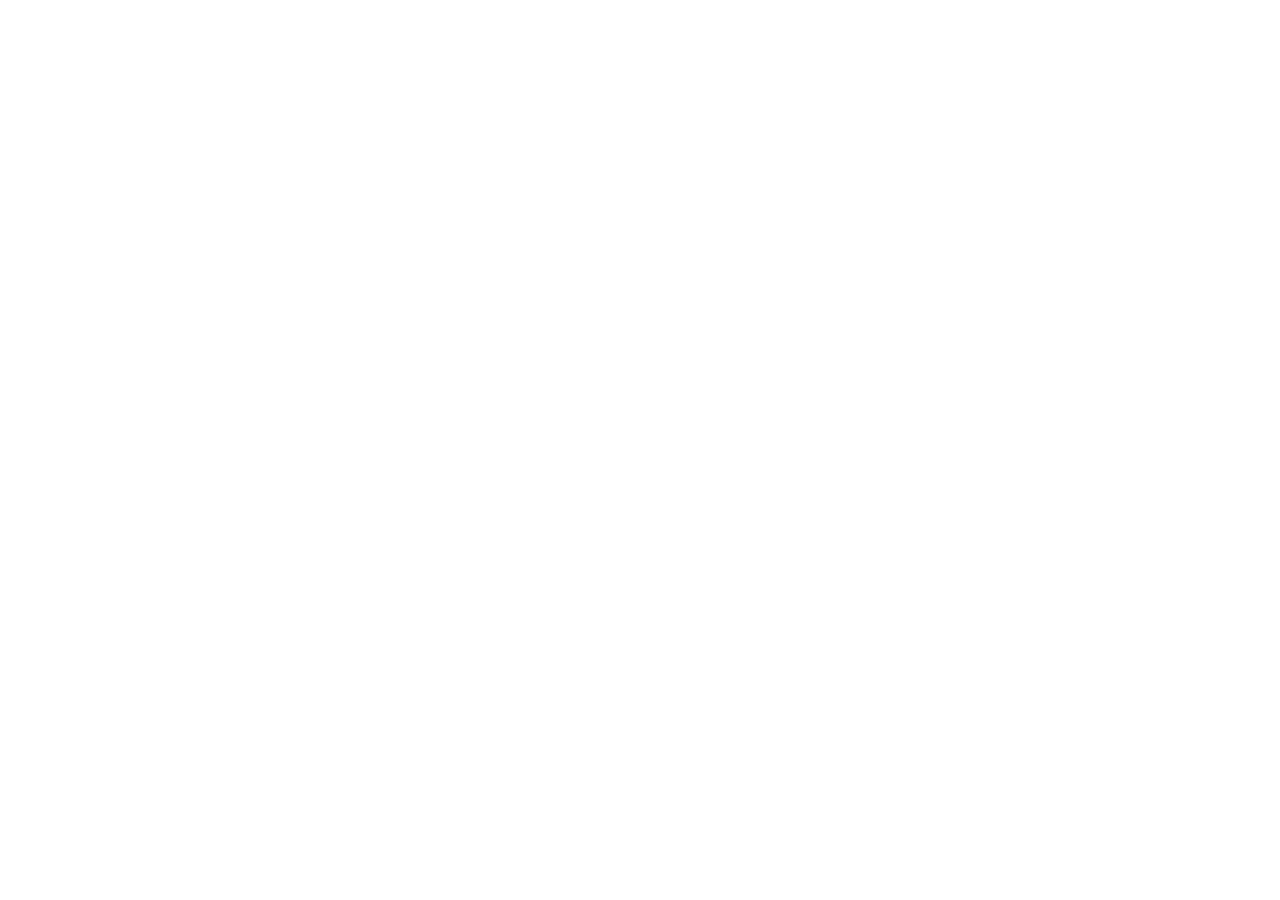
==== wd195-03bandwebsite/index.html @ fc4ddaff "Add files via upload" ====
<!DOCTYPE html>
<html lang="en">
<head>
    <meta charset="UTF-8">
    <meta name="viewport" content="width=device-width, initial-scale=1.0">
    <title>Document</title>
</head>
<body>
    
</body>
</html>
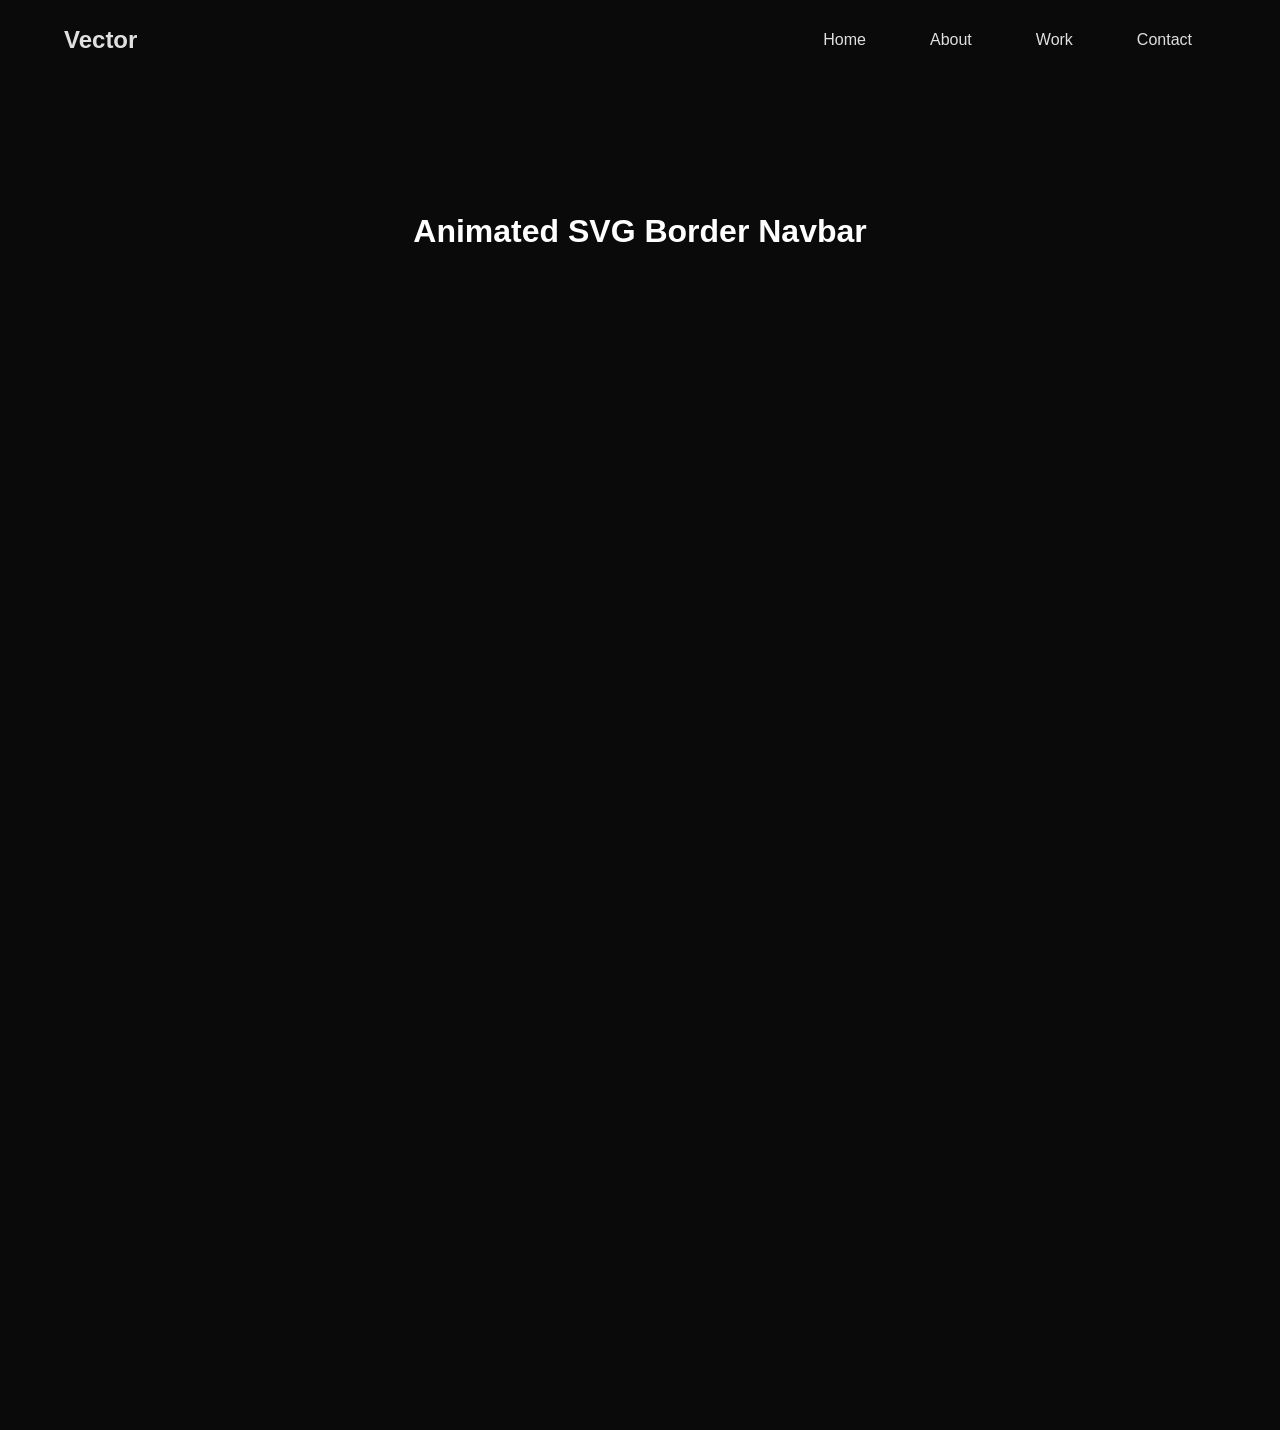
==== commit 00f1e147: "trying to code but failed again" ====
--- a/wd195-03bandwebsite/index.html
+++ b/wd195-03bandwebsite/index.html
@@ -4,8 +4,62 @@
     <meta charset="UTF-8">
     <meta name="viewport" content="width=device-width, initial-scale=1.0">
     <title>Document</title>
+
+    <link rel="stylesheet" href="css/style.css"/>
+
 </head>
+
+
 <body>
-    
+    <header class="navbar">
+        <div class="navbar__container">
+            <a href="#" class="navbar__brand">Vector</a>
+            <nav class="navbar__nav" id="main-nav">
+                <ul class="nav-list">
+                    <li><a href="#" class="nav-link">
+                        Home
+                        <svg class="animated-border-svg" viewBox="0 0 100 40" preserveAspectRatio="none"><rect width="100%" height="100%" rx="8" /></svg>
+                    </a></li>
+                    <li><a href="#" class="nav-link">
+                        About
+                        <svg class="animated-border-svg" viewBox="0 0 100 40" preserveAspectRatio="none"><rect width="100%" height="100%" rx="8" /></svg>
+                    </a></li>
+                    <li><a href="#" class="nav-link">
+                        Work
+                        <svg class="animated-border-svg" viewBox="0 0 100 40" preserveAspectRatio="none"><rect width="100%" height="100%" rx="8" /></svg>
+                    </a></li>
+                    <li><a href="#" class="nav-link">
+                        Contact
+                        <svg class="animated-border-svg" viewBox="0 0 100 40" preserveAspectRatio="none"><rect width="100%" height="100%" rx="8" /></svg>
+                    </a></li>
+                </ul>
+            </nav>
+            <button class="navbar__mobile-toggle" id="mobile-toggle" aria-label="Open Menu">
+                <svg width="24" height="24" viewBox="0 0 24 24"><path fill="currentColor" d="M3,6H21V8H3V6M3,11H21V13H3V11M3,16H21V18H3V16Z" /></svg>
+            </button>
+        </div>
+    </header>
+
+    <div class="mobile-menu-pane" id="mobile-menu-pane"></div>
+    <main class="content"><h1>Animated SVG Border Navbar</h1></main>
+
+    <script>
+    document.addEventListener('DOMContentLoaded', () => {
+        const mobileToggle = document.getElementById('mobile-toggle');
+        const mobileMenuPane = document.getElementById('mobile-menu-pane');
+        const mainNav = document.getElementById('main-nav');
+        if(mainNav) {
+            mobileMenuPane.innerHTML = mainNav.innerHTML;
+        }
+        if(mobileToggle) {
+            mobileToggle.addEventListener('click', (e) => {
+                e.stopPropagation();
+                mobileMenuPane.classList.toggle('is-open');
+            });
+        }
+    });
+    </script>
+
+
 </body>
 </html> 
--- a/wd195-03bandwebsite/css/style.css
+++ b/wd195-03bandwebsite/css/style.css
@@ -0,0 +1,99 @@
+  :root {
+            --color-background: #0a0a0a;
+            --color-text: #e0e0e0;
+            --color-link-hover: #ffffff;
+            --color-primary: #00aaff;
+            --font-family-sans-serif: "Inter", -apple-system, sans-serif;
+            --navbar-height: 80px;
+            --border-radius: 8px;
+            --transition-speed: 0.6s;
+        }
+        
+        *, *::before, *::after { box-sizing: border-box; }
+        body { margin: 0; font-family: var(--font-family-sans-serif); background-color: var(--color-background); }
+        .content { min-height: 150vh; padding: 1.5rem; text-align: center; color: #fff; padding-top: calc(var(--navbar-height) + 2rem); }
+        ul { list-style: none; margin: 0; padding: 0; }
+        a { text-decoration: none; color: var(--color-text); }
+
+        .navbar {
+            position: sticky; top: 0; z-index: 1000;
+            height: var(--navbar-height); display: flex; align-items: center;
+        }
+        .navbar__container { display: flex; align-items: center; justify-content: space-between; width: 100%; max-width: 1200px; margin: 0 auto; padding: 0 1.5rem; }
+        .navbar__brand { font-size: 1.5rem; font-weight: 600; }
+        .navbar__nav { display: none; }
+        
+        /* Mobile Hamburger Menu */
+        .navbar__mobile-toggle { display: block; background: transparent; border: none; cursor: pointer; color: var(--color-text); }
+        .mobile-menu-pane {
+            position: fixed; top: 0; left: 0; width: 80%; max-width: 300px; height: 100%;
+            background-color: #141414; padding: 1.5rem; transform: translateX(-100%);
+            transition: transform 0.3s ease; z-index: 1001;
+        }
+        .mobile-menu-pane.is-open { transform: translateX(0); }
+        .mobile-menu-pane ul { margin-top: 4rem; }
+        .mobile-menu-pane .nav-link { display: block; font-size: 1.2rem; padding: 1rem 0; }
+
+        .animated-border-svg {
+            display: none;
+        }
+
+        .nav-link {
+                position: relative;
+                padding: 1rem 1.5rem;
+                font-weight: 500;
+                transition: color var(--transition-speed) ease;
+            }
+            .nav-link:hover, .nav-link:focus-visible { color: var(--color-link-hover); }
+            :focus-visible { outline: 2px solid var(--color-primary); border-radius: var(--border-radius); }
+            .nav-link:focus-visible { outline: none; }
+            
+            /* The SVG container */
+            .animated-border-svg {
+                display: block;
+                position: absolute; inset: 0;
+                width: 100%; height: 100%;
+                pointer-events: none;
+                z-index: -1;
+            }
+            
+            /* The rectangle path to be animated */
+            .animated-border-svg rect {
+                fill: none;
+                stroke: var(--color-primary);
+                stroke-width: 2px;
+                stroke-linecap: round;
+                stroke-dasharray: 1000;
+                stroke-dashoffset: 1000;
+                transition: stroke-dashoffset var(--transition-speed) ease-in-out;
+            }
+            
+            .nav-link:hover .animated-border-svg rect,
+            .nav-link:focus-visible .animated-border-svg rect {
+                stroke-dashoffset: 0;
+            }
+
+
+
+
+
+
+
+
+
+
+
+@import url('https://fonts.googleapis.com/css2?family=Inter:wght@500&display=swap');
+
+
+
+@media (prefers-reduced-motion: reduce) {
+                .animated-border-svg rect { transition: none; }
+            }
+
+ @media (min-width: 576px) {
+            .navbar__mobile-toggle, .mobile-menu-pane { display: none; }
+            .navbar__nav { display: block; }
+            .nav-list { display: flex; gap: 1rem; }
+ }
+
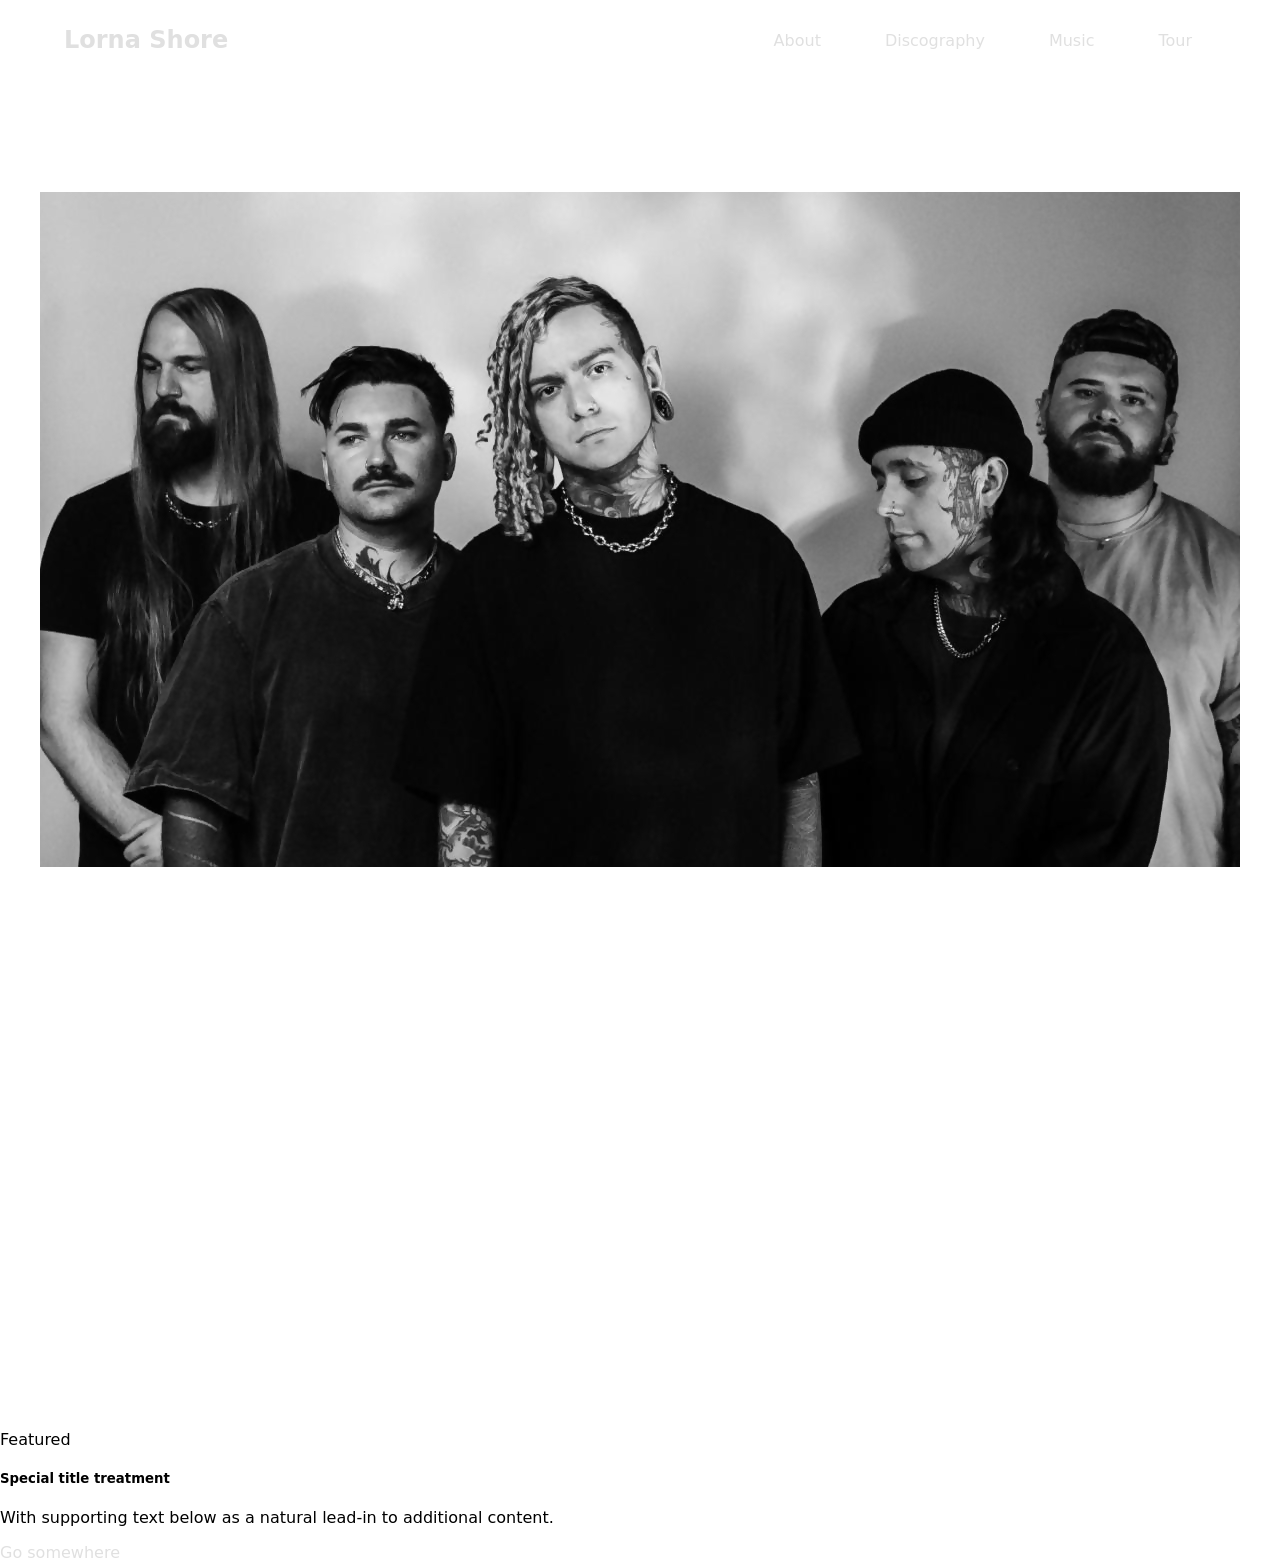
==== commit e1cfcc46: "attempted work in class today" ====
--- a/wd195-03bandwebsite/index.html
+++ b/wd195-03bandwebsite/index.html
@@ -13,23 +13,23 @@
 <body>
     <header class="navbar">
         <div class="navbar__container">
-            <a href="#" class="navbar__brand">Vector</a>
+            <a href="#" class="navbar__brand">Lorna Shore</a>
             <nav class="navbar__nav" id="main-nav">
                 <ul class="nav-list">
-                    <li><a href="#" class="nav-link">
-                        Home
-                        <svg class="animated-border-svg" viewBox="0 0 100 40" preserveAspectRatio="none"><rect width="100%" height="100%" rx="8" /></svg>
-                    </a></li>
                     <li><a href="#" class="nav-link">
                         About
                         <svg class="animated-border-svg" viewBox="0 0 100 40" preserveAspectRatio="none"><rect width="100%" height="100%" rx="8" /></svg>
                     </a></li>
                     <li><a href="#" class="nav-link">
-                        Work
+                        Discography
                         <svg class="animated-border-svg" viewBox="0 0 100 40" preserveAspectRatio="none"><rect width="100%" height="100%" rx="8" /></svg>
                     </a></li>
                     <li><a href="#" class="nav-link">
-                        Contact
+                        Music
+                        <svg class="animated-border-svg" viewBox="0 0 100 40" preserveAspectRatio="none"><rect width="100%" height="100%" rx="8" /></svg>
+                    </a></li>
+                    <li><a href="#" class="nav-link">
+                        Tour
                         <svg class="animated-border-svg" viewBox="0 0 100 40" preserveAspectRatio="none"><rect width="100%" height="100%" rx="8" /></svg>
                     </a></li>
                 </ul>
@@ -41,7 +41,11 @@
     </header>
 
     <div class="mobile-menu-pane" id="mobile-menu-pane"></div>
-    <main class="content"><h1>Animated SVG Border Navbar</h1></main>
+    <main class="content">
+        <div class="card mb-3">
+  <img src="img/lornashore_2026.jpg" class="card-img-top" alt="...">
+</div>
+    </main>
 
     <script>
     document.addEventListener('DOMContentLoaded', () => {
@@ -60,6 +64,17 @@
     });
     </script>
 
+    <div class="card">
+  <div class="card-header">
+    Featured
+  </div>
+  <div class="card-body">
+    <h5 class="card-title">Special title treatment</h5>
+    <p class="card-text">With supporting text below as a natural lead-in to additional content.</p>
+    <a href="#" class="btn btn-primary">Go somewhere</a>
+  </div>
+</div>
+
 
 </body>
 </html> 
--- a/wd195-03bandwebsite/css/style.css
+++ b/wd195-03bandwebsite/css/style.css
@@ -73,6 +73,131 @@
                 stroke-dashoffset: 0;
             }
 
+:root{
+    --neo-primary:#00ffc6;
+    --neo-secondary:#45a3ff;
+    --neo-accent:#78ff54;
+    --neo-glow: 0 0 18px rgba(0,255,198,.25), 0 0 40px rgba(69,163,255,.18);
+  }
+
+  body{
+    font-family: Inter, system-ui, -apple-system, Segoe UI, Roboto, Arial, sans-serif;
+    color: var(--bs-body-color);
+    --page-bg:
+      radial-gradient(1200px 600px at 85% -10%, rgba(69,163,255,.14), transparent 60%),
+      radial-gradient(900px 500px at -10% 10%, rgba(0,255,198,.10), transparent 60%),
+      var(--bs-body-bg);
+    background: var(--page-bg);
+    transition: background-color .3s ease, color .3s ease, background-image .3s ease;
+  }
+
+  .brand{
+    font-family: Orbitron, Inter, sans-serif;
+    letter-spacing:.14em;
+    display:inline-flex; gap:.5rem; align-items:center;
+    animation: brandPulse 5s ease-in-out infinite;
+  }
+  .brand .dot{
+    width:.55rem; height:.55rem; border-radius:50%;
+    background: var(--neo-primary);
+    box-shadow:0 0 10px rgba(0,255,198,.6);
+  }
+  @keyframes brandPulse{
+    0%,100%{filter: drop-shadow(0 0 0 rgba(0,255,198,0));}
+    50%{filter: drop-shadow(0 0 10px rgba(0,255,198,.4));}
+  }
+
+  .neo-gradient{
+    background:linear-gradient(90deg,var(--neo-primary),var(--neo-secondary));
+    -webkit-background-clip:text; background-clip:text; color:transparent;
+  }
+
+  .neo-panel{
+    background: var(--bs-body-bg);
+    border:1px solid var(--bs-border-color);
+    border-radius: var(--bs-border-radius);
+    box-shadow: var(--neo-glow);
+    transition: transform .3s cubic-bezier(.2,.8,.2,1), box-shadow .3s ease, border-color .3s ease;
+    transform-style: preserve-3d;
+  }
+  .tilt-wrap{ perspective: 1000px; }
+  .tilt-wrap .neo-panel:hover{
+    transform: translateY(-6px) rotateX(1deg) rotateY(.5deg);
+    box-shadow: 0 18px 60px rgba(0,0,0,.28), var(--neo-glow);
+    border-color: color-mix(in srgb, var(--bs-border-color) 60%, var(--neo-primary));
+  }
+
+  .btn-neo{
+    border:1px solid color-mix(in srgb, var(--bs-border-color) 40%, var(--neo-primary));
+    background: linear-gradient(
+      90deg,
+      color-mix(in srgb, var(--bs-body-bg) 85%, var(--neo-primary)),
+      color-mix(in srgb, var(--bs-body-bg) 85%, var(--neo-secondary))
+    );
+    color: var(--bs-body-color);
+    transition: transform .2s ease, box-shadow .25s ease, border-color .2s ease;
+  }
+  .btn-neo:hover{
+    transform: translateY(-2px);
+    box-shadow: 0 10px 30px color-mix(in srgb, transparent 60%, var(--neo-primary));
+    border-color: color-mix(in srgb, var(--bs-border-color) 15%, var(--neo-primary));
+  }
+  .btn-ghost{
+    border:1px solid var(--bs-border-color);
+    background: var(--bs-tertiary-bg);
+    color: var(--bs-body-color);
+  }
+
+  .navbar .nav-link.active{
+    color: var(--bs-primary-text-emphasis) !important;
+    background-color: var(--bs-primary-bg-subtle);
+    border-radius: .375rem;
+    font-weight: 600;
+    text-shadow: none;
+    padding-inline: .5rem;
+  }
+  .navbar .nav-link:hover,
+  .navbar .nav-link:focus{
+    background-color: var(--bs-secondary-bg);
+    border-radius: .375rem;
+  }
+
+  .hero-carousel .carousel-item{ max-height: 70vh; }
+  .hero-caption{
+    background: color-mix(in srgb, var(--bs-body-bg) 60%, transparent);
+    border:1px solid var(--bs-border-color);
+    backdrop-filter: blur(6px);
+    border-radius:.75rem;
+    animation: captionFade .8s ease both;
+  }
+  @keyframes captionFade{
+    from{ opacity:0; transform: translateY(8px); }
+    to{ opacity:1; transform: translateY(0); }
+  }
+  .tab-content img{
+    transition: transform .35s ease, box-shadow .35s ease, filter .35s ease;
+    transform-style: preserve-3d;
+  }
+  .tab-content img:hover{
+    transform: translateZ(8px) translateY(-4px) rotateX(.8deg);
+    box-shadow: 0 12px 36px rgba(0,0,0,.28);
+    filter: saturate(1.05);
+  }
+
+  .form-control, .form-select{
+    background-color: var(--bs-body-bg);
+    border-color: var(--bs-border-color);
+    color: var(--bs-body-color);
+    transition: border-color .2s ease, box-shadow .2s ease, background-color .2s ease;
+  }
+
+  html{ transition: color-scheme .25s ease; }
+  @media (prefers-reduced-motion: reduce){
+    * { transition:none!important; animation:none!important; scroll-behavior:auto; }
+  }
+
+  .section-pad{ padding: 4rem 0; }
+
 
 
 
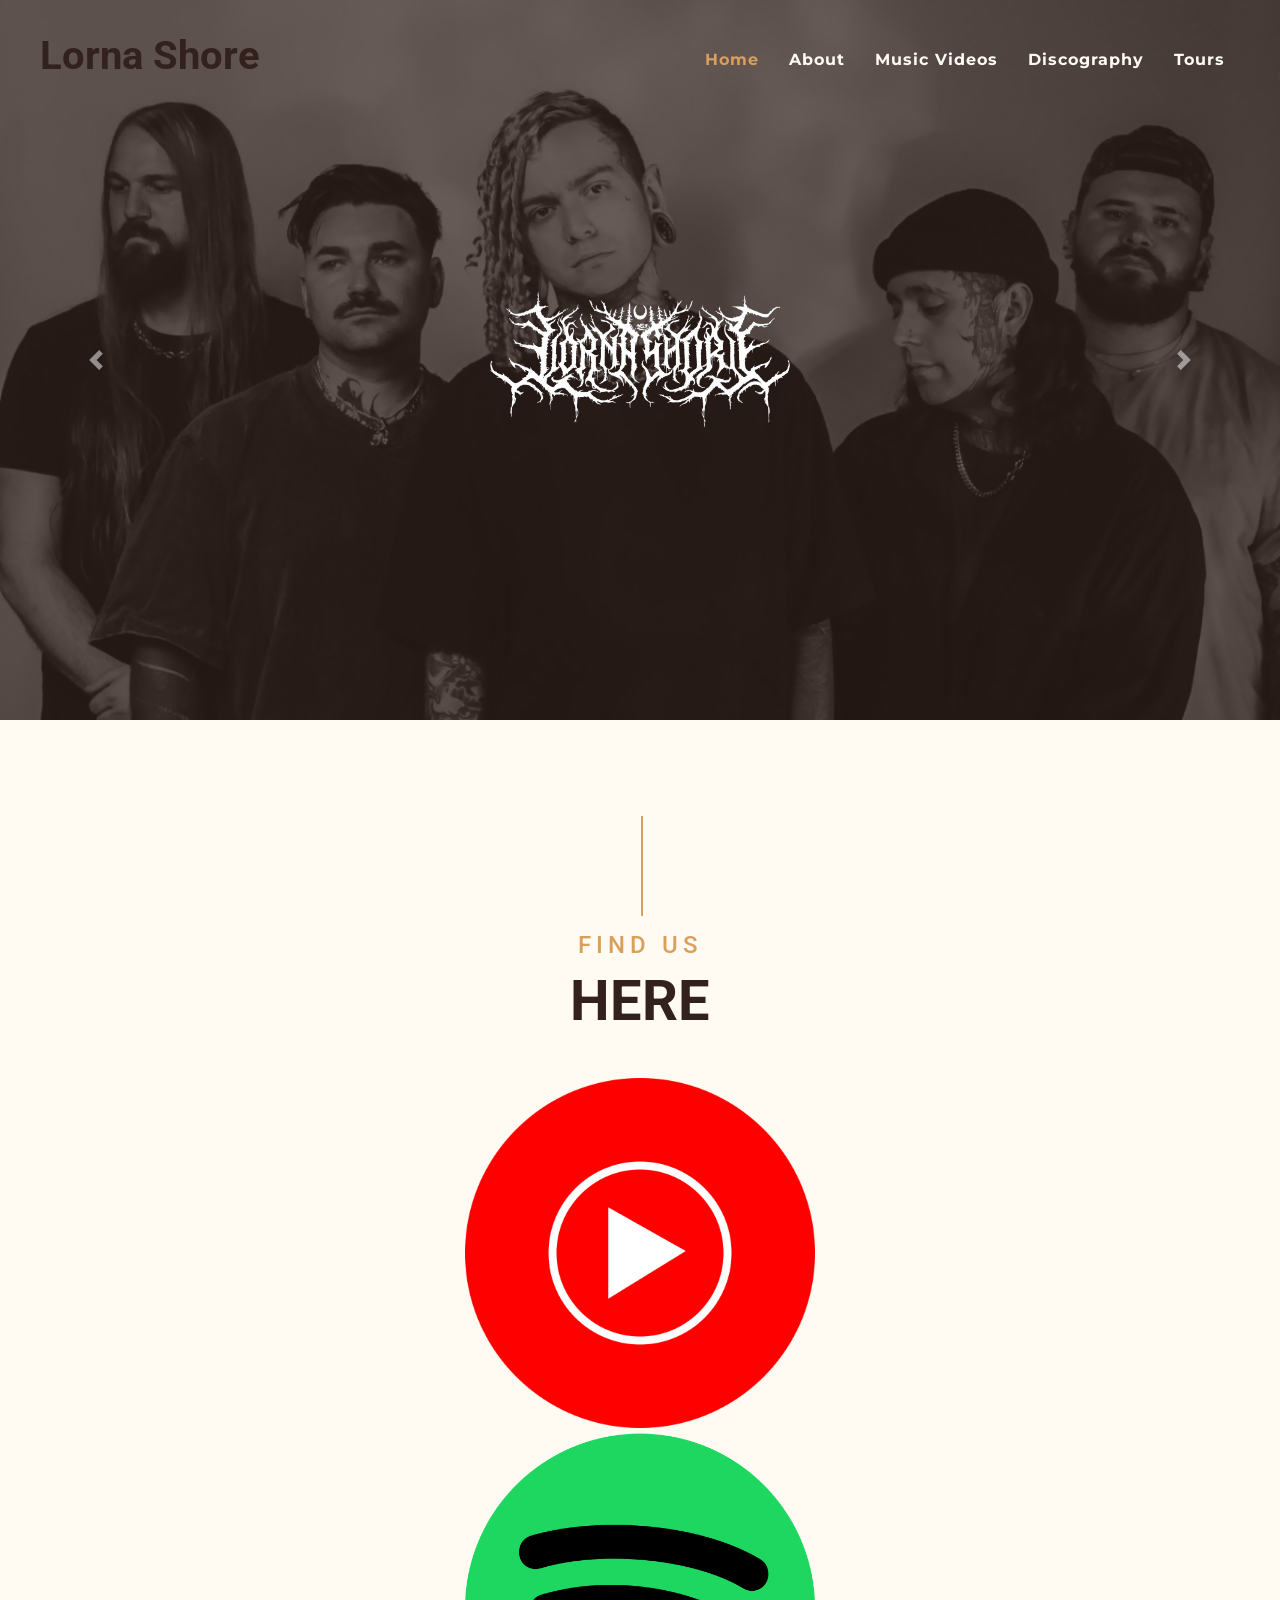
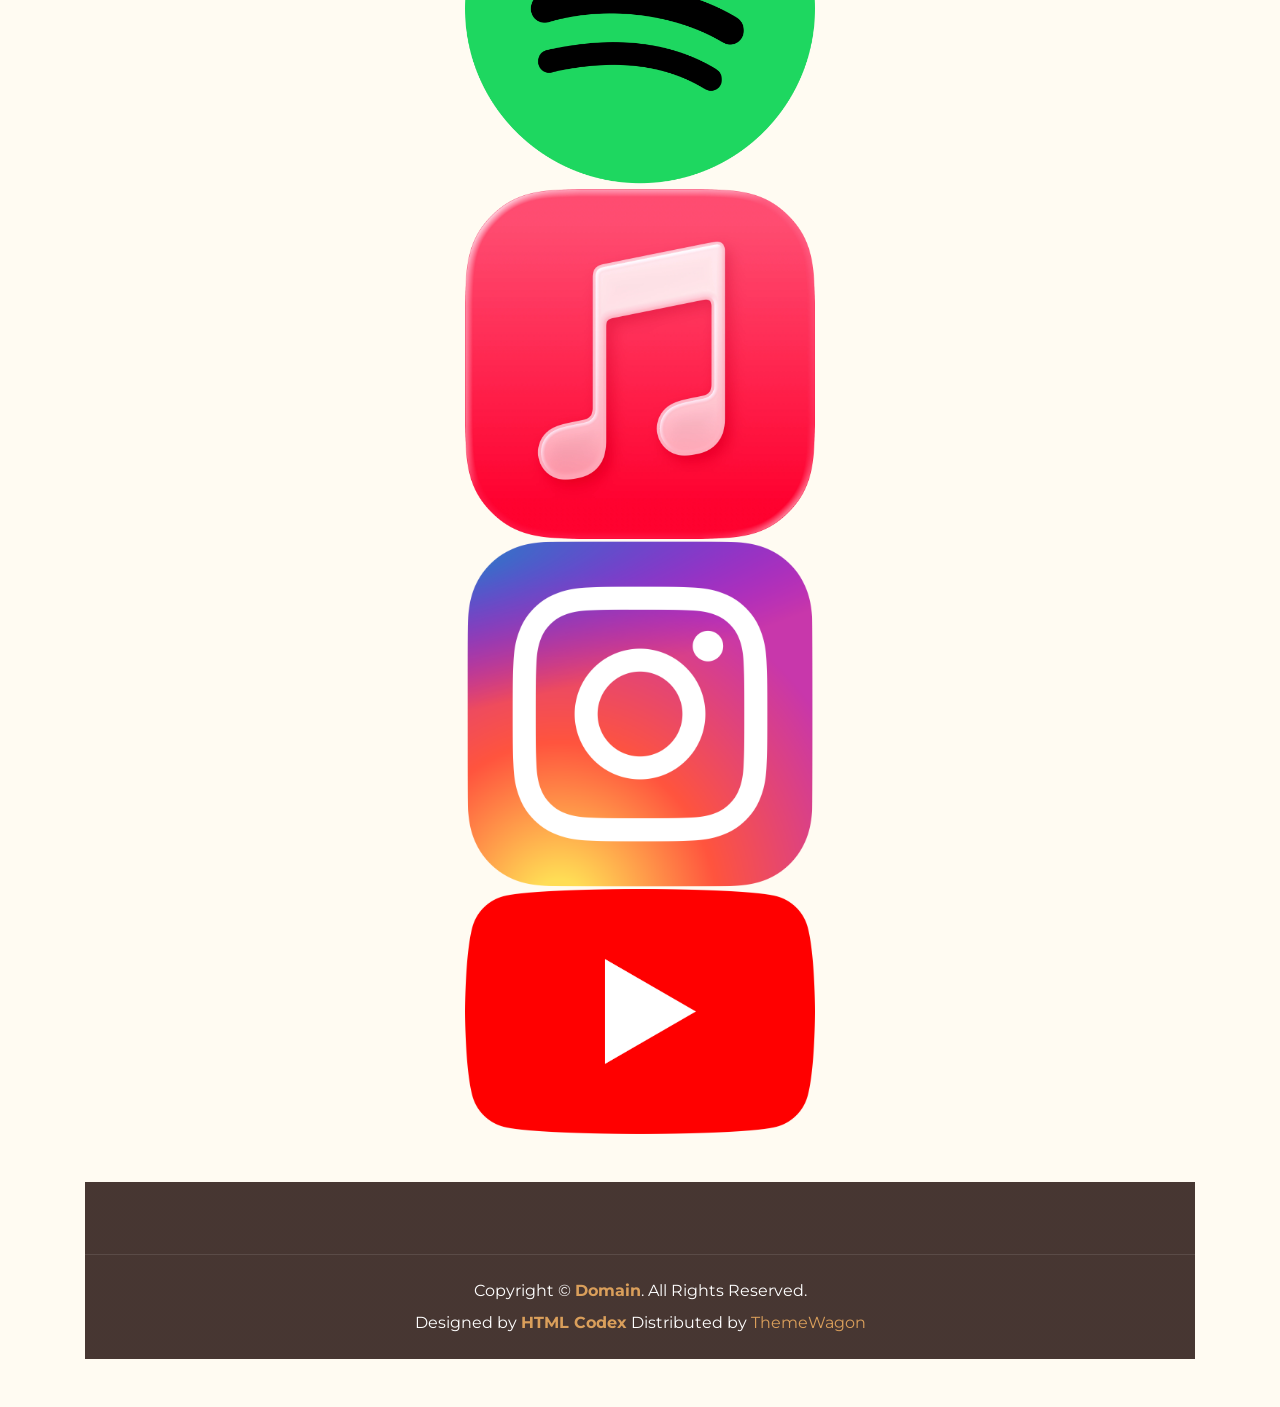
==== commit 1ce62065: "huh" ====
--- a/wd195-03bandwebsite/index.html
+++ b/wd195-03bandwebsite/index.html
@@ -1,80 +1,121 @@
-<!DOCTYPE html>
-<html lang="en">
-<head>
-    <meta charset="UTF-8">
-    <meta name="viewport" content="width=device-width, initial-scale=1.0">
-    <title>Document</title>
-
-    <link rel="stylesheet" href="css/style.css"/>
-
-</head>
-
-
-<body>
-    <header class="navbar">
-        <div class="navbar__container">
-            <a href="#" class="navbar__brand">Lorna Shore</a>
-            <nav class="navbar__nav" id="main-nav">
-                <ul class="nav-list">
-                    <li><a href="#" class="nav-link">
-                        About
-                        <svg class="animated-border-svg" viewBox="0 0 100 40" preserveAspectRatio="none"><rect width="100%" height="100%" rx="8" /></svg>
-                    </a></li>
-                    <li><a href="#" class="nav-link">
-                        Discography
-                        <svg class="animated-border-svg" viewBox="0 0 100 40" preserveAspectRatio="none"><rect width="100%" height="100%" rx="8" /></svg>
-                    </a></li>
-                    <li><a href="#" class="nav-link">
-                        Music
-                        <svg class="animated-border-svg" viewBox="0 0 100 40" preserveAspectRatio="none"><rect width="100%" height="100%" rx="8" /></svg>
-                    </a></li>
-                    <li><a href="#" class="nav-link">
-                        Tour
-                        <svg class="animated-border-svg" viewBox="0 0 100 40" preserveAspectRatio="none"><rect width="100%" height="100%" rx="8" /></svg>
-                    </a></li>
-                </ul>
-            </nav>
-            <button class="navbar__mobile-toggle" id="mobile-toggle" aria-label="Open Menu">
-                <svg width="24" height="24" viewBox="0 0 24 24"><path fill="currentColor" d="M3,6H21V8H3V6M3,11H21V13H3V11M3,16H21V18H3V16Z" /></svg>
-            </button>
-        </div>
-    </header>
-
-    <div class="mobile-menu-pane" id="mobile-menu-pane"></div>
-    <main class="content">
-        <div class="card mb-3">
-  <img src="img/lornashore_2026.jpg" class="card-img-top" alt="...">
-</div>
-    </main>
-
-    <script>
-    document.addEventListener('DOMContentLoaded', () => {
-        const mobileToggle = document.getElementById('mobile-toggle');
-        const mobileMenuPane = document.getElementById('mobile-menu-pane');
-        const mainNav = document.getElementById('main-nav');
-        if(mainNav) {
-            mobileMenuPane.innerHTML = mainNav.innerHTML;
-        }
-        if(mobileToggle) {
-            mobileToggle.addEventListener('click', (e) => {
-                e.stopPropagation();
-                mobileMenuPane.classList.toggle('is-open');
-            });
-        }
-    });
-    </script>
-
-    <div class="card">
-  <div class="card-header">
-    Featured
-  </div>
-  <div class="card-body">
-    <h5 class="card-title">Special title treatment</h5>
-    <p class="card-text">With supporting text below as a natural lead-in to additional content.</p>
-    <a href="#" class="btn btn-primary">Go somewhere</a>
-  </div>
-</div>
-
-
-</body>
-</html> +<!DOCTYPE html>
+<html lang="en">
+
+<head>
+    <meta charset="utf-8">
+    <title>LORNA SHORE - Home Page</title>
+    <meta content="width=device-width, initial-scale=1.0" name="viewport">
+
+    <link href="img/favicon.ico" rel="icon">
+
+    <link href="https://fonts.googleapis.com/css2?family=Montserrat:wght@200;400&family=Roboto:wght@400;500;700&display=swap" rel="stylesheet"> 
+
+    <link href="https://cdnjs.cloudflare.com/ajax/libs/font-awesome/5.10.0/css/all.min.css" rel="stylesheet">
+
+    <link href="lib/owlcarousel/assets/owl.carousel.min.css" rel="stylesheet">
+    <link href="lib/tempusdominus/css/tempusdominus-bootstrap-4.min.css" rel="stylesheet" />
+
+    <link href="https://cdn.jsdelivr.net/npm/bootstrap@5.3.8/dist/css/bootstrap.min.css" rel="stylesheet" integrity="sha384-sRIl4kxILFvY47J16cr9ZwB07vP4J8+LH7qKQnuqkuIAvNWLzeN8tE5YBujZqJLB" crossorigin="anonymous">
+
+    <link href="css/style.min.css" rel="stylesheet">
+</head>
+
+<body>
+    <!-- Navbar Start -->
+    <div class="container-fluid p-0 nav-bar">
+        <nav class="navbar navbar-expand-lg bg-none navbar-dark py-3">
+            <a href="index.html" class="navbar-brand px-lg-4 m-0">
+                <h1 img src="img/lorna-logo-w.png">Lorna Shore</h1>
+            </a>
+            <button type="button" class="navbar-toggler" data-toggle="collapse" data-target="#navbarCollapse">
+                <span class="navbar-toggler-icon"></span>
+            </button>
+            <div class="collapse navbar-collapse justify-content-between" id="navbarCollapse">
+                <div class="navbar-nav ml-auto p-4">
+                    <a href="index.html" class="nav-item nav-link active">Home</a>
+                    <a href="about.html" class="nav-item nav-link">About</a>
+                    <a href="music-videos.html" class="nav-item nav-link">Music Videos</a>
+                    <a href="Discography.html" class="nav-item nav-link">Discography</a>
+                    <a href="tours.html" class="nav-item nav-link">Tours</a>
+                </div>
+            </div>
+        </nav>
+    </div>
+
+    <div class="container-fluid p-0 mb-5">
+        <div id="blog-carousel" class="carousel slide overlay-bottom" data-ride="carousel">
+            <div class="carousel-inner">
+                <div class="carousel-item active">
+                    <img class="w-100" src="img/lornashore_2026.jpg" alt="Image">
+                    <div class="carousel-caption d-flex flex-column align-items-center justify-content-center">
+                        <img src="img/lorna-logo-w.png" width="300px" height="150px">
+                    </div>
+                </div>
+                <div class="carousel-item">
+                    <img class="w-100" src="img/ab6761610000e5eb00ad1e10da6ee2198170a95c.jpeg" alt="Image">
+                    <div class="carousel-caption d-flex flex-column align-items-center justify-content-center">
+                        <img src="img/lorna-logo-w.png" width="300px" height="150px">
+                    </div>
+                </div>
+                <div class="carousel-item">
+                    <img class="w-100" src="img/LornaShore-NickKarp-2022-7.webp" alt="Image">
+                    <div class="carousel-caption d-flex flex-column align-items-center justify-content-center">
+                        <img src="img/lorna-logo-w.png" width="300px" height="150px">
+                    </div>
+                </div>
+            </div>
+            <a class="carousel-control-prev" href="#blog-carousel" data-slide="prev">
+                <span class="carousel-control-prev-icon"></span>
+            </a>
+            <a class="carousel-control-next" href="#blog-carousel" data-slide="next">
+                <span class="carousel-control-next-icon"></span>
+            </a>
+        </div>
+    </div>
+
+
+    <div class="container-fluid py-5">
+        <div class="container">
+            <div class="section-title">
+                <h4 class="text-primary text-uppercase" style="letter-spacing: 5px;">Find Us</h4>
+                <h1 class="display-4">HERE</h1> 
+            </div>
+            <div class="row" style=" display: flex; justify-content: center;">
+                <div class="col-lg-4 py-5 py-lg-0" style="min-height: 500px;">
+                    <a href="https://music.youtube.com/@lornashore?si=yhqcvo5_cJZ1VcIS&drli=1">
+                    <img src="img/Youtube_Music_icon.svg.webp" class="img-fluid" alt="...">
+                    </a>
+                    <a href="https://open.spotify.com/artist/6vXYoy8ouRVib302zxaxFF?si=p_48tiaKS92aE1n0-V45gQ">
+                    <img src="img/Spotify_icon.svg.webp" class="img-fluid" alt="...">
+                    </a>
+                    <a href="https://music.apple.com/us/artist/lorna-shore/385220213">
+                    <img src="img/Apple_Music_icon_iOS_26.svg" class="img-fluid" alt="...">
+                    </a>
+                    <a href="https://www.instagram.com/lornashore?utm_source=ig_web_button_share_sheet&psln=ZDNlZDc0MzIxNw==">
+                    <img src="img/Instagram_logo_2016.svg.webp" class="img-fluid" alt="...">
+                    </a>
+                    <a href="https://www.youtube.com/channel/UC0nS0FSoouwc_Nm8g6DnH8w">
+                    <img src="img/YouTube_full-color_icon_(2017).svg.webp" class="img-fluid" alt="...">
+                    </a>
+                </div> 
+            </div>
+
+
+
+
+    <div class="container-fluid footer text-white mt-5 pt-5 px-0 position-relative overlay-top">
+        <div class="container-fluid text-center text-white border-top mt-4 py-4 px-sm-3 px-md-5" style="border-color: rgba(256, 256, 256, .1) !important;">
+            <p class="mb-2 text-white">Copyright &copy; <a class="font-weight-bold" href="#">Domain</a>. All Rights Reserved.</a></p>
+            <p class="m-0 text-white">Designed by <a class="font-weight-bold" href="https://htmlcodex.com">HTML Codex</a> Distributed by <a href="https://themewagon.com" target="_blank">ThemeWagon</a></a></p>
+        </div>
+    </div>
+
+
+    <!-- Back to Top -->
+    <a href="#" class="btn btn-lg btn-primary btn-lg-square back-to-top"><i class="fa fa-angle-double-up"></i></a>
+
+
+    <script src="https://cdn.jsdelivr.net/npm/bootstrap@5.3.8/dist/js/bootstrap.bundle.min.js" integrity="sha384-FKyoEForCGlyvwx9Hj09JcYn3nv7wiPVlz7YYwJrWVcXK/BmnVDxM+D2scQbITxI" crossorigin="anonymous"></script>
+</body>
+
+</html>
